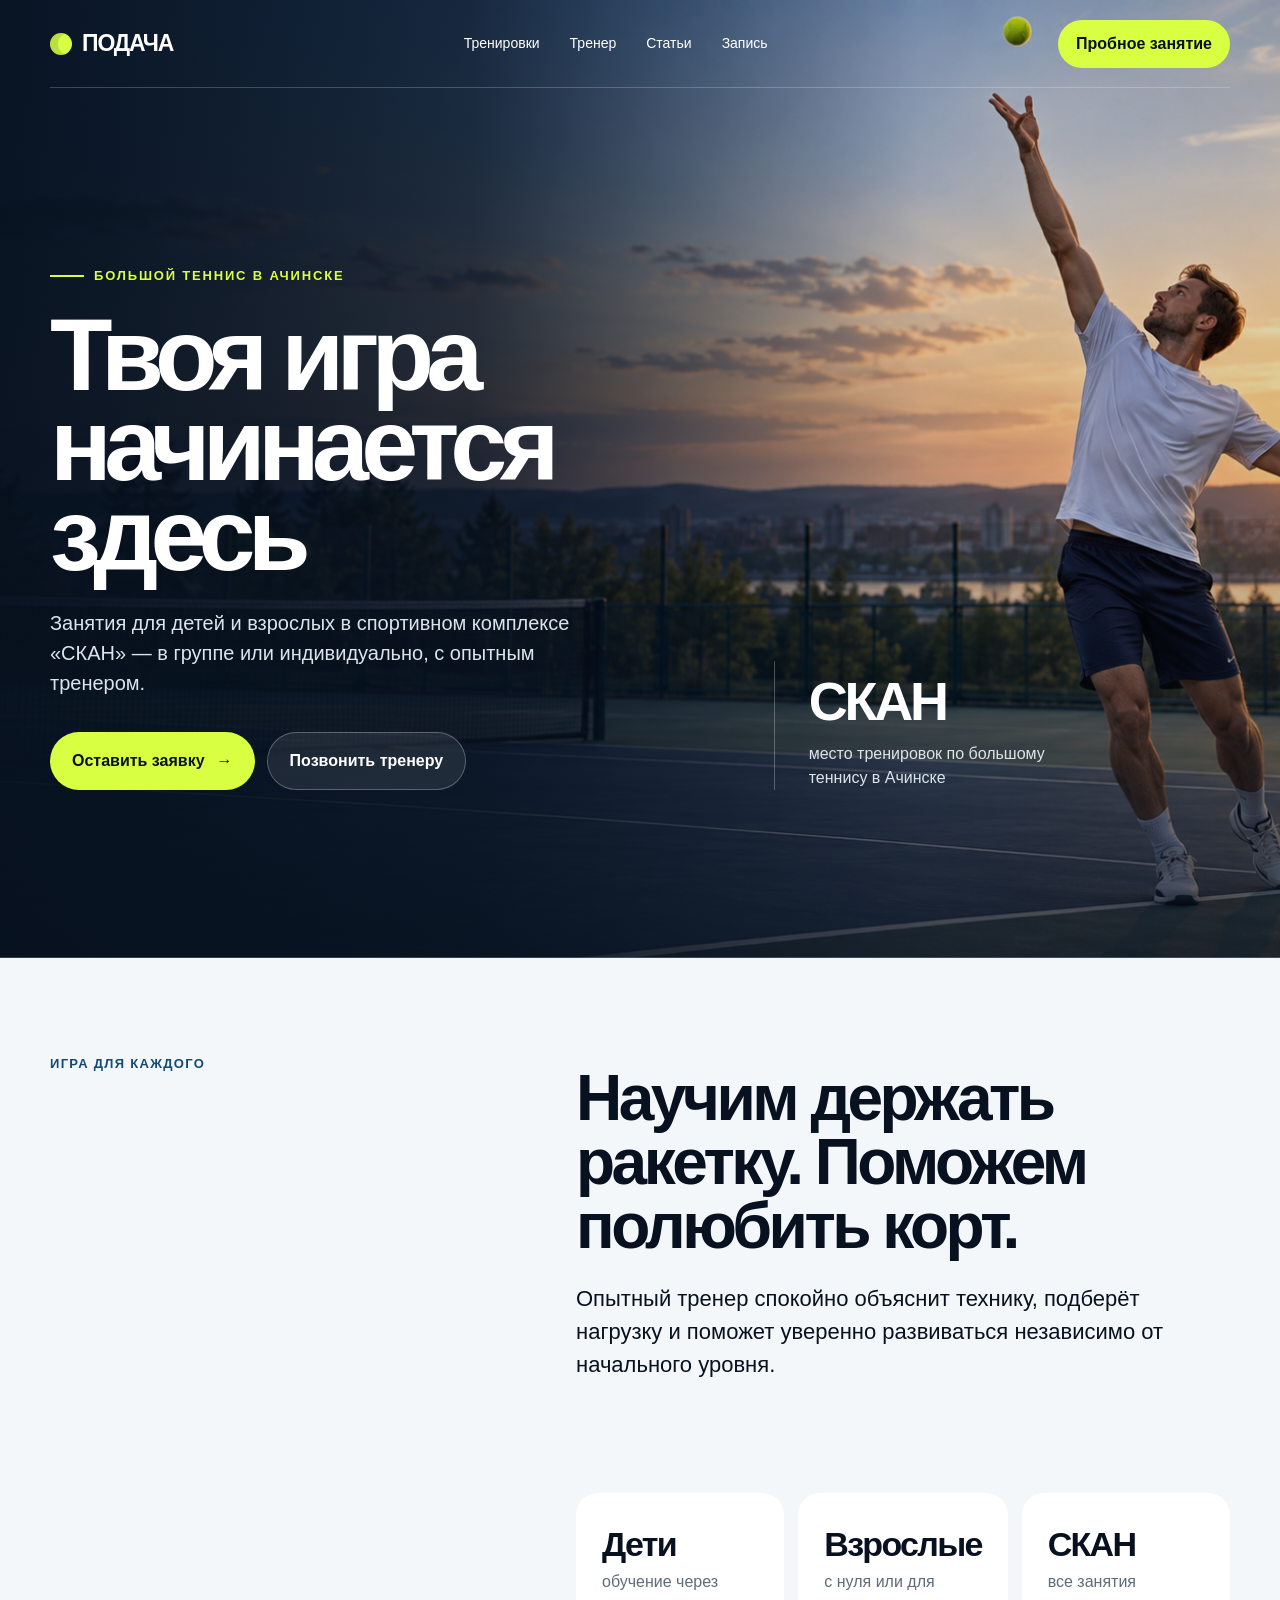
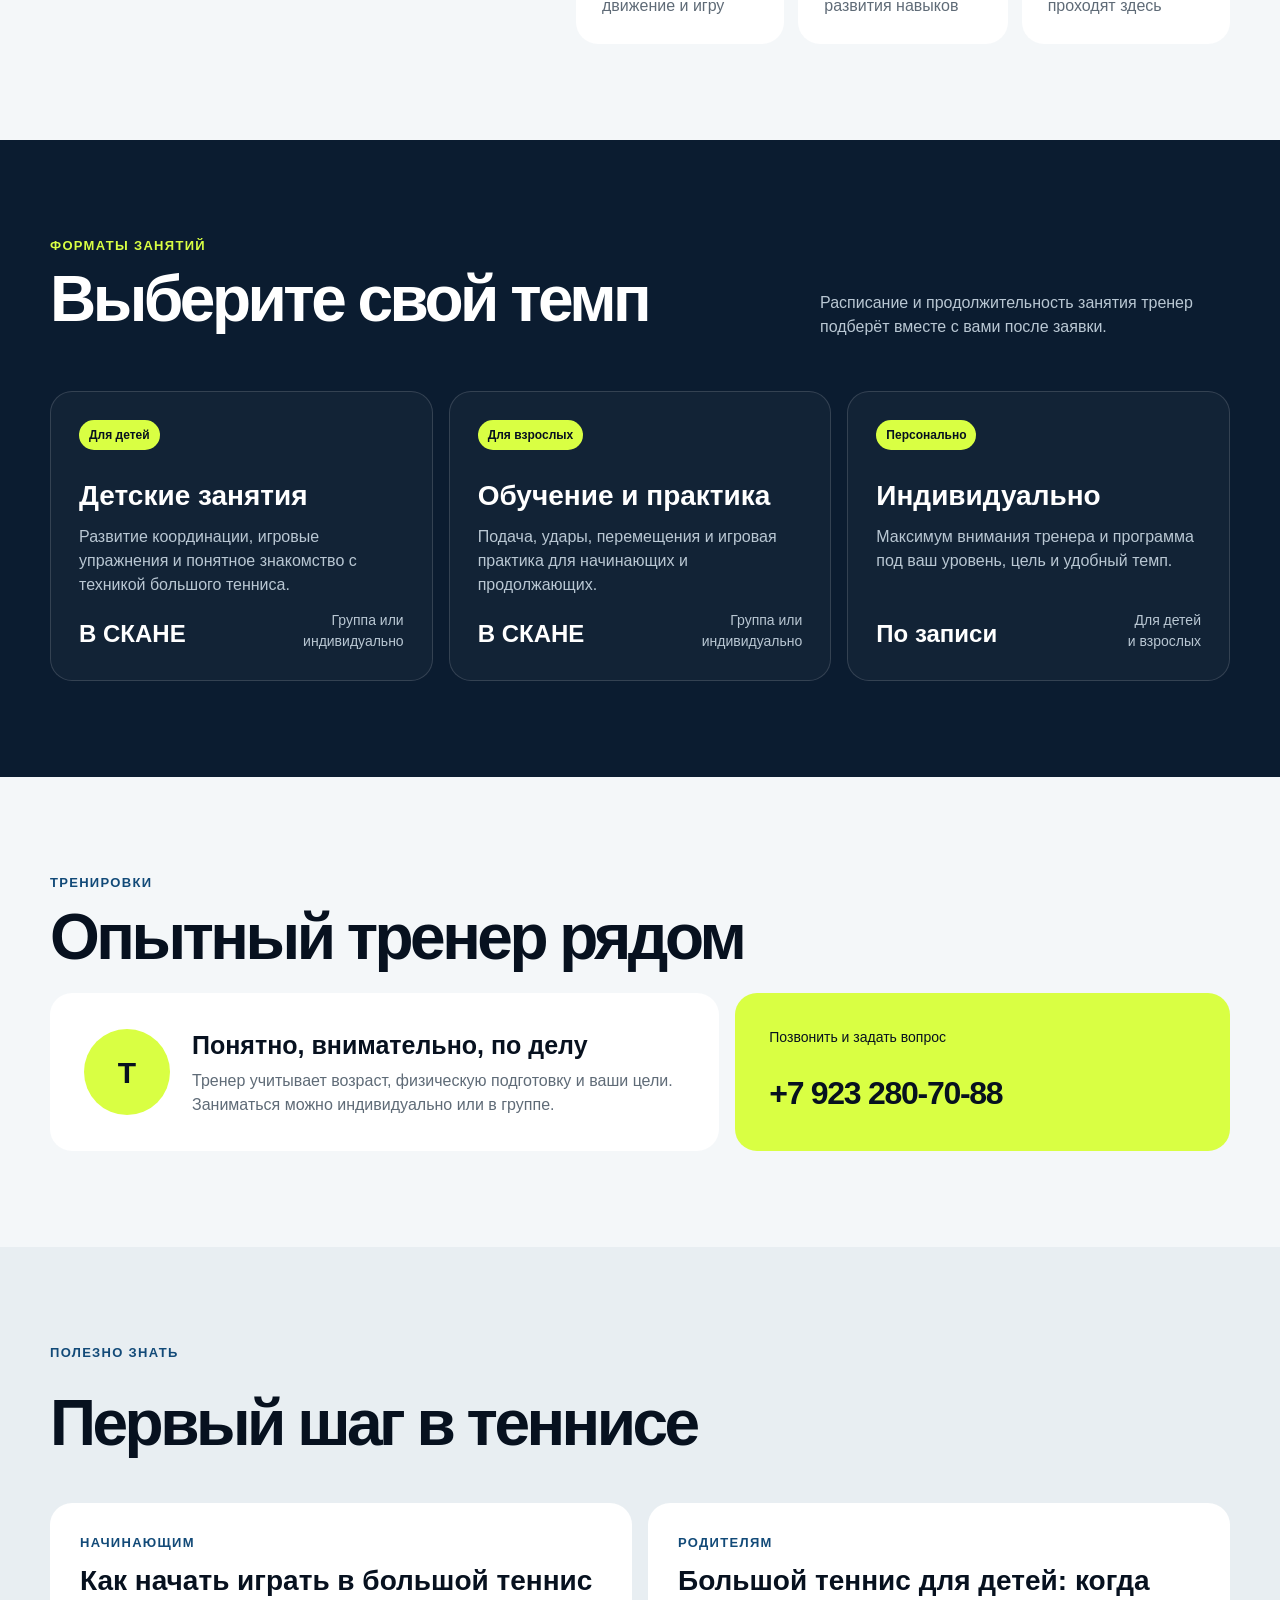
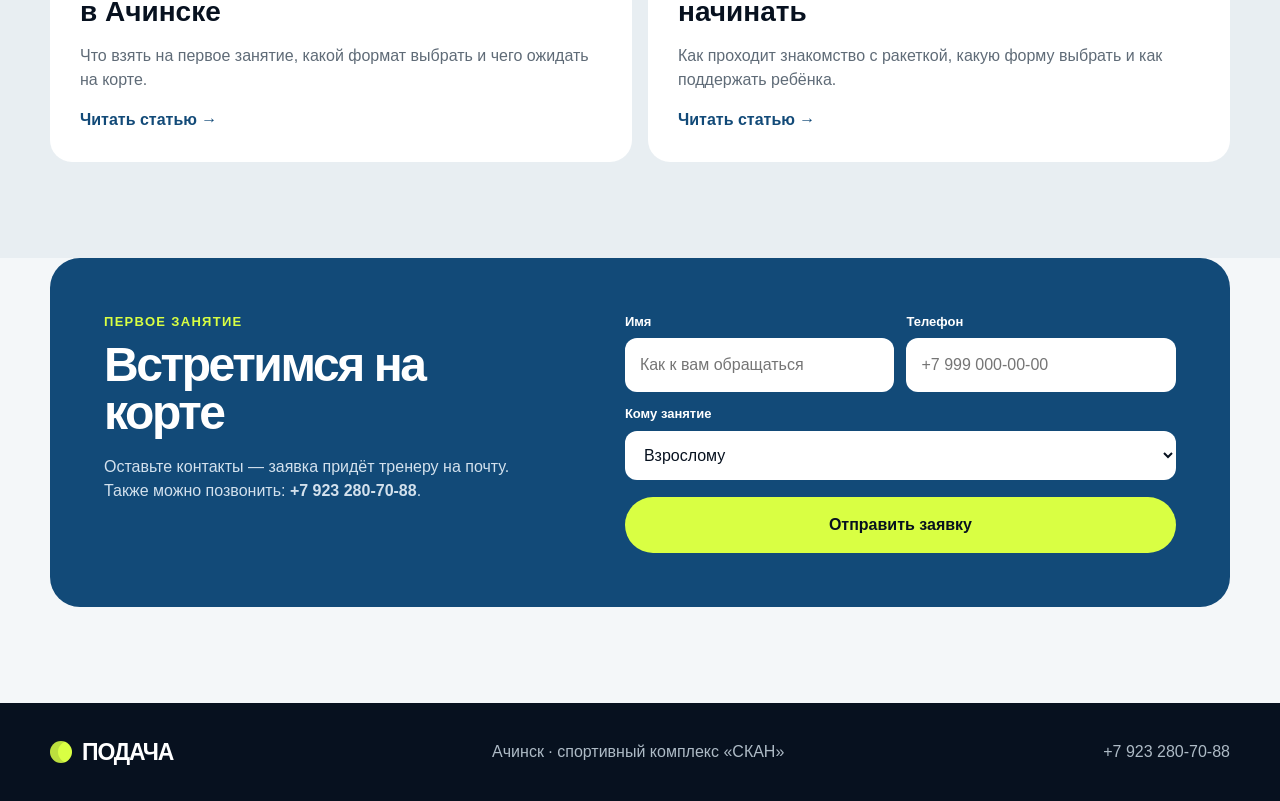
==== index.html @ b17e56c2 "Init" ====
<!doctype html>
<html lang="ru">
<head>
  <meta charset="utf-8">
  <meta name="viewport" content="width=device-width, initial-scale=1">
  <meta name="description" content="Большой теннис в Ачинске: тренировки для детей и взрослых, расписание и запись на первое занятие.">
  <title>Подача — теннис в Ачинске</title>
  <link rel="canonical" href="https://artyomzhuravlyov.github.io/">
  <meta name="robots" content="index,follow,max-image-preview:large">
  <meta property="og:type" content="website"><meta property="og:locale" content="ru_RU"><meta property="og:title" content="Большой теннис в Ачинске — занятия для детей и взрослых"><meta property="og:description" content="Групповые и индивидуальные занятия с опытным тренером в спортивном комплексе «СКАН». Оставьте заявку онлайн.">
  <link rel="icon" type="image/svg+xml" href="data:image/svg+xml,%3Csvg xmlns='http://www.w3.org/2000/svg' viewBox='0 0 64 64'%3E%3Crect width='64' height='64' rx='16' fill='%23091524'/%3E%3Ccircle cx='32' cy='32' r='19' fill='%23d9ff43'/%3E%3Cpath d='M17 23c10 4 18 14 20 26M47 15c-2 13 4 23 13 28' fill='none' stroke='%23091524' stroke-width='4'/%3E%3C/svg%3E">
  <script type="application/ld+json">{"@context":"https://schema.org","@type":"SportsActivityLocation","name":"Подача — большой теннис в Ачинске","url":"https://artyomzhuravlyov.github.io/","telephone":"+79232807088","address":{"@type":"PostalAddress","addressLocality":"Ачинск","addressRegion":"Красноярский край","addressCountry":"RU"},"areaServed":"Ачинск","sport":"Теннис"}</script>
  <style>
    :root{--ink:#07111f;--navy:#0b1c30;--blue:#124a78;--acid:#d9ff43;--paper:#f4f7f9;--white:#fff;--muted:#5f6b77;--line:#d9e0e5;--radius:22px}
    *{box-sizing:border-box}html{scroll-behavior:smooth}body{margin:0;background:var(--paper);color:var(--ink);font:16px/1.5 Inter,Arial,sans-serif}button,input,select{font:inherit}a{color:inherit;text-decoration:none}.wrap{width:min(1180px,calc(100% - 40px));margin:auto}
    header{position:absolute;z-index:3;left:0;right:0;top:0;color:#fff}.nav{height:88px;display:flex;align-items:center;justify-content:space-between;border-bottom:1px solid #ffffff35}.brand{font-weight:900;font-size:23px;letter-spacing:-.05em;display:flex;align-items:center;gap:10px}.ball{width:22px;height:22px;background:var(--acid);border-radius:50%;box-shadow:inset 8px 0 0 #07111f22}.links{display:flex;gap:30px;font-size:14px}.nav-cta{background:var(--acid);color:var(--ink);font-weight:800;padding:12px 18px;border-radius:999px}
    .hero{min-height:760px;color:#fff;display:grid;align-items:end;position:relative;background:linear-gradient(90deg,#07111ff2 0%,#07111fbf 37%,#07111f20 72%),linear-gradient(0deg,#07111fb5 0%,transparent 45%),url('hero-tennis.png') center/cover}.hero:after{content:"";position:absolute;inset:auto 0 0;height:1px;background:#ffffff30}.hero-inner{position:relative;z-index:1;padding:170px 0 72px;display:grid;grid-template-columns:1fr .72fr;gap:90px;align-items:end}.eyebrow{display:flex;align-items:center;gap:10px;text-transform:uppercase;letter-spacing:.14em;font-weight:800;font-size:13px;color:var(--acid)}.eyebrow:before{content:"";width:34px;height:2px;background:var(--acid)}h1{font-size:clamp(58px,8vw,108px);line-height:.88;letter-spacing:-.075em;margin:24px 0 28px;max-width:760px}.lead{font-size:20px;max-width:560px;color:#dce4eb;margin:0 0 34px}.actions{display:flex;gap:12px;flex-wrap:wrap}.btn{border:0;border-radius:999px;padding:16px 22px;font-weight:800;cursor:pointer;display:inline-flex;align-items:center;gap:12px}.btn-primary{background:var(--acid);color:var(--ink)}.btn-ghost{background:#ffffff16;border:1px solid #ffffff44;color:#fff}.hero-note{border-left:1px solid #ffffff45;padding-left:34px}.hero-note strong{font-size:54px;letter-spacing:-.06em}.hero-note p{margin:0;color:#dce4eb;max-width:280px}
    section{padding:96px 0}.intro{display:grid;grid-template-columns:.8fr 1.2fr;gap:90px}.kicker{color:var(--blue);font-weight:900;text-transform:uppercase;letter-spacing:.1em;font-size:13px}.intro h2,.schedule h2,.coaches h2{font-size:clamp(38px,5vw,64px);line-height:1;letter-spacing:-.055em;margin:12px 0 24px}.intro-copy{font-size:22px;max-width:650px;margin:0}.facts{grid-column:2;display:grid;grid-template-columns:repeat(3,1fr);gap:14px;margin-top:22px}.fact{background:#fff;border-radius:var(--radius);padding:26px}.fact b{display:block;font-size:34px;letter-spacing:-.05em}.fact span{color:var(--muted)}
    .schedule{background:var(--navy);color:#fff}.section-head{display:flex;justify-content:space-between;align-items:end;gap:30px;margin-bottom:36px}.section-head p{max-width:410px;color:#b9c7d3}.cards{display:grid;grid-template-columns:repeat(3,1fr);gap:16px}.card{min-height:290px;border:1px solid #ffffff24;border-radius:var(--radius);padding:28px;display:flex;flex-direction:column;background:#ffffff08;transition:.25s}.card:hover{transform:translateY(-5px);border-color:var(--acid)}.tag{align-self:flex-start;background:var(--acid);color:var(--ink);padding:6px 10px;border-radius:999px;font-weight:800;font-size:12px}.card h3{font-size:28px;margin:25px 0 8px}.card p{color:#b9c7d3;margin:0}.card footer{margin-top:auto;display:flex;justify-content:space-between;align-items:end}.price{font-size:24px;font-weight:900}.time{font-size:14px;color:#b9c7d3;text-align:right}
    .coaches-grid{display:grid;grid-template-columns:1.15fr .85fr;gap:16px}.coach{background:#fff;border-radius:var(--radius);padding:34px;display:grid;grid-template-columns:86px 1fr;gap:22px;align-items:center}.avatar{width:86px;height:86px;border-radius:50%;display:grid;place-items:center;background:var(--acid);font-size:30px;font-weight:900}.coach h3{margin:0;font-size:25px}.coach p{margin:5px 0 0;color:var(--muted)}.contact-card{background:var(--acid);border-radius:var(--radius);padding:34px;display:flex;flex-direction:column;justify-content:space-between}.contact-card a{font-size:clamp(23px,3vw,32px);font-weight:900;letter-spacing:-.04em}.contact-card span{font-size:14px}
    .signup{padding-top:0}.signup-box{background:var(--blue);color:#fff;border-radius:30px;padding:54px;display:grid;grid-template-columns:.9fr 1.1fr;gap:70px}.signup h2{font-size:48px;line-height:1;letter-spacing:-.05em;margin:10px 0 18px}.signup p{color:#d3e1ed}.form{display:grid;grid-template-columns:1fr 1fr;gap:12px}.field{display:flex;flex-direction:column;gap:7px}.field.full{grid-column:1/-1}.field label{font-size:13px;font-weight:800}.field input,.field select{width:100%;border:0;border-radius:12px;padding:15px;background:#fff;color:var(--ink)}.form .btn{grid-column:1/-1;justify-content:center;margin-top:5px}.bot-trap{position:absolute!important;left:-10000px!important;width:1px!important;height:1px!important;overflow:hidden!important}.success{display:none;grid-column:1/-1;background:#d9ff4322;border:1px solid var(--acid);border-radius:12px;padding:14px}.success.show{display:block}
    .articles{background:#e8eef2}.article-grid{display:grid;grid-template-columns:1fr 1fr;gap:16px}.article-teaser{background:#fff;border-radius:var(--radius);padding:30px}.article-teaser h3{font-size:28px;line-height:1.1;margin:14px 0}.article-teaser p{color:var(--muted)}.article-teaser a{font-weight:900;color:var(--blue)}.site-footer{padding:32px 0;background:var(--ink);color:#aebbc6}.footer-inner{display:flex;justify-content:space-between;gap:20px;align-items:center}.footer-inner .brand{color:#fff}.mobile-menu{display:none}
    @media(max-width:800px){.wrap{width:min(100% - 28px,1180px)}.links,.nav-cta{display:none}.mobile-menu{display:block;border:1px solid #ffffff50;background:none;color:#fff;border-radius:999px;padding:9px 13px}.hero{min-height:700px;background-position:62% center}.hero-inner{grid-template-columns:1fr;gap:40px;padding-top:140px}.hero-note{display:none}.intro{grid-template-columns:1fr;gap:24px}.facts{grid-column:1;grid-template-columns:1fr}.cards,.coaches-grid,.article-grid{grid-template-columns:1fr}.section-head{align-items:start;flex-direction:column}.signup-box{grid-template-columns:1fr;padding:32px 22px;gap:28px}.form{grid-template-columns:1fr}.field.full,.form .btn{grid-column:1}.footer-inner{align-items:start;flex-direction:column}section{padding:72px 0}}
  </style>
</head>
<body>
  <header><div class="wrap nav"><a class="brand" href="#top"><span class="ball"></span> ПОДАЧА</a><nav class="links"><a href="#programs">Тренировки</a><a href="#coaches">Тренер</a><a href="#articles">Статьи</a><a href="#signup">Запись</a></nav><a class="nav-cta" href="#signup">Пробное занятие</a><button class="mobile-menu" aria-label="Перейти к записи" onclick="location.href='#signup'">Записаться</button></div></header>
  <main id="top">
    <section class="hero"><div class="wrap hero-inner"><div><div class="eyebrow">Большой теннис в Ачинске</div><h1>Твоя игра начинается здесь</h1><p class="lead">Занятия для детей и взрослых в спортивном комплексе «СКАН» — в группе или индивидуально, с опытным тренером.</p><div class="actions"><a class="btn btn-primary" href="#signup">Оставить заявку <span>→</span></a><a class="btn btn-ghost" href="tel:+79232807088">Позвонить тренеру</a></div></div><aside class="hero-note"><strong>СКАН</strong><p>место тренировок по большому теннису в Ачинске</p></aside></div></section>
    <section><div class="wrap intro"><div><div class="kicker">Игра для каждого</div></div><div><h2>Научим держать ракетку. Поможем полюбить корт.</h2><p class="intro-copy">Опытный тренер спокойно объяснит технику, подберёт нагрузку и поможет уверенно развиваться независимо от начального уровня.</p></div><div class="facts"><div class="fact"><b>Дети</b><span>обучение через движение и игру</span></div><div class="fact"><b>Взрослые</b><span>с нуля или для развития навыков</span></div><div class="fact"><b>СКАН</b><span>все занятия проходят здесь</span></div></div></div></section>
    <section class="schedule" id="programs"><div class="wrap"><div class="section-head"><div><div class="kicker" style="color:var(--acid)">Форматы занятий</div><h2>Выберите свой темп</h2></div><p>Расписание и продолжительность занятия тренер подберёт вместе с вами после заявки.</p></div><div class="cards"><article class="card"><span class="tag">Для детей</span><h3>Детские занятия</h3><p>Развитие координации, игровые упражнения и понятное знакомство с техникой большого тенниса.</p><footer><span class="price">В СКАНЕ</span><span class="time">Группа или<br>индивидуально</span></footer></article><article class="card"><span class="tag">Для взрослых</span><h3>Обучение и практика</h3><p>Подача, удары, перемещения и игровая практика для начинающих и продолжающих.</p><footer><span class="price">В СКАНЕ</span><span class="time">Группа или<br>индивидуально</span></footer></article><article class="card"><span class="tag">Персонально</span><h3>Индивидуально</h3><p>Максимум внимания тренера и программа под ваш уровень, цель и удобный темп.</p><footer><span class="price">По записи</span><span class="time">Для детей<br>и взрослых</span></footer></article></div></div></section>
    <section class="coaches" id="coaches"><div class="wrap"><div class="kicker">Тренировки</div><h2>Опытный тренер рядом</h2><div class="coaches-grid"><article class="coach"><div class="avatar">Т</div><div><h3>Понятно, внимательно, по делу</h3><p>Тренер учитывает возраст, физическую подготовку и ваши цели. Заниматься можно индивидуально или в группе.</p></div></article><aside class="contact-card"><span>Позвонить и задать вопрос</span><a href="tel:+79232807088">+7 923 280-70-88</a></aside></div></div></section>
    <section class="articles" id="articles"><div class="wrap"><div class="kicker">Полезно знать</div><h2 style="font-size:clamp(38px,5vw,64px);letter-spacing:-.055em;margin:12px 0 32px">Первый шаг в теннисе</h2><div class="article-grid"><article class="article-teaser"><div class="kicker">Начинающим</div><h3>Как начать играть в большой теннис в Ачинске</h3><p>Что взять на первое занятие, какой формат выбрать и чего ожидать на корте.</p><a href="/articles/kak-nachat-igrat-v-tennis-v-achinske/">Читать статью →</a></article><article class="article-teaser"><div class="kicker">Родителям</div><h3>Большой теннис для детей: когда начинать</h3><p>Как проходит знакомство с ракеткой, какую форму выбрать и как поддержать ребёнка.</p><a href="/articles/tennis-dlya-detey/">Читать статью →</a></article></div></div></section>
    <section class="signup" id="signup"><div class="wrap"><div class="signup-box"><div><div class="kicker" style="color:var(--acid)">Первое занятие</div><h2>Встретимся на корте</h2><p>Оставьте контакты — заявка придёт тренеру на почту. Также можно позвонить: <a href="tel:+79232807088"><strong>+7 923 280-70-88</strong></a>.</p></div><form class="form" id="trialForm" action="https://formsubmit.co/artyom.zhuravlyov.spbk@mail.ru" method="POST"><input type="hidden" name="_subject" value="Новая заявка на теннис в Ачинске"><input type="hidden" name="_captcha" value="true"><input type="hidden" name="_template" value="table"><div class="bot-trap" aria-hidden="true"><label for="website">Не заполняйте это поле</label><input id="website" name="website" tabindex="-1" autocomplete="off"></div><div class="field"><label for="name">Имя</label><input id="name" name="Имя" required placeholder="Как к вам обращаться"></div><div class="field"><label for="phone">Телефон</label><input id="phone" name="Телефон" required inputmode="tel" placeholder="+7 999 000-00-00"></div><div class="field full"><label for="group">Кому занятие</label><select id="group" name="Формат"><option>Взрослому</option><option>Ребёнку</option><option>Подростку</option></select></div><button class="btn btn-primary" type="submit">Отправить заявку</button><div class="success" id="success" role="status">Подтвердите, что вы не робот, чтобы отправить заявку.</div></form></div></div></section>
  </main>
  <footer class="site-footer"><div class="wrap footer-inner"><div class="brand"><span class="ball"></span> ПОДАЧА</div><div>Ачинск · спортивный комплекс «СКАН»</div><a href="tel:+79232807088">+7 923 280-70-88</a></div></footer>
  <script>const formOpened=Date.now();document.getElementById('trialForm').addEventListener('submit',function(e){if(this.website.value||Date.now()-formOpened<2500){e.preventDefault();return}document.getElementById('success').classList.add('show');this.querySelector('button').textContent='Проверка…';});</script>
</body>
</html>
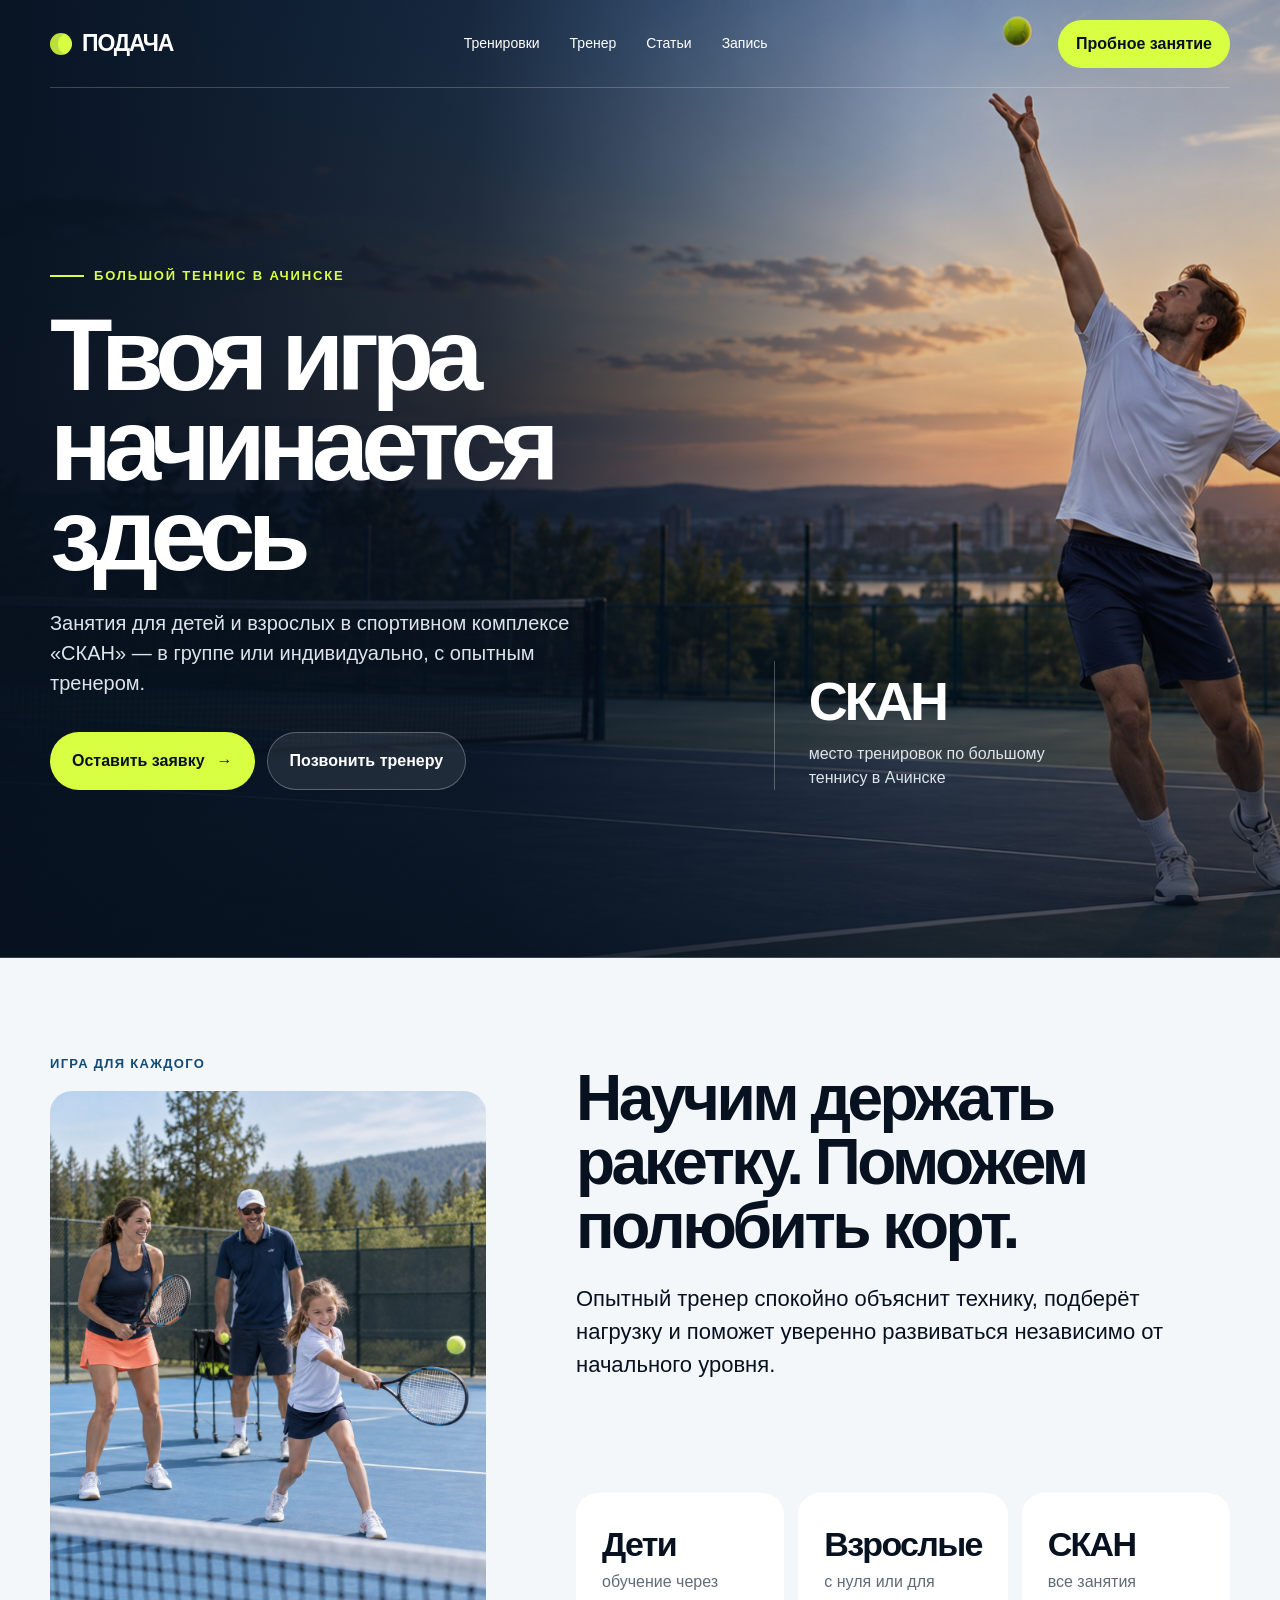
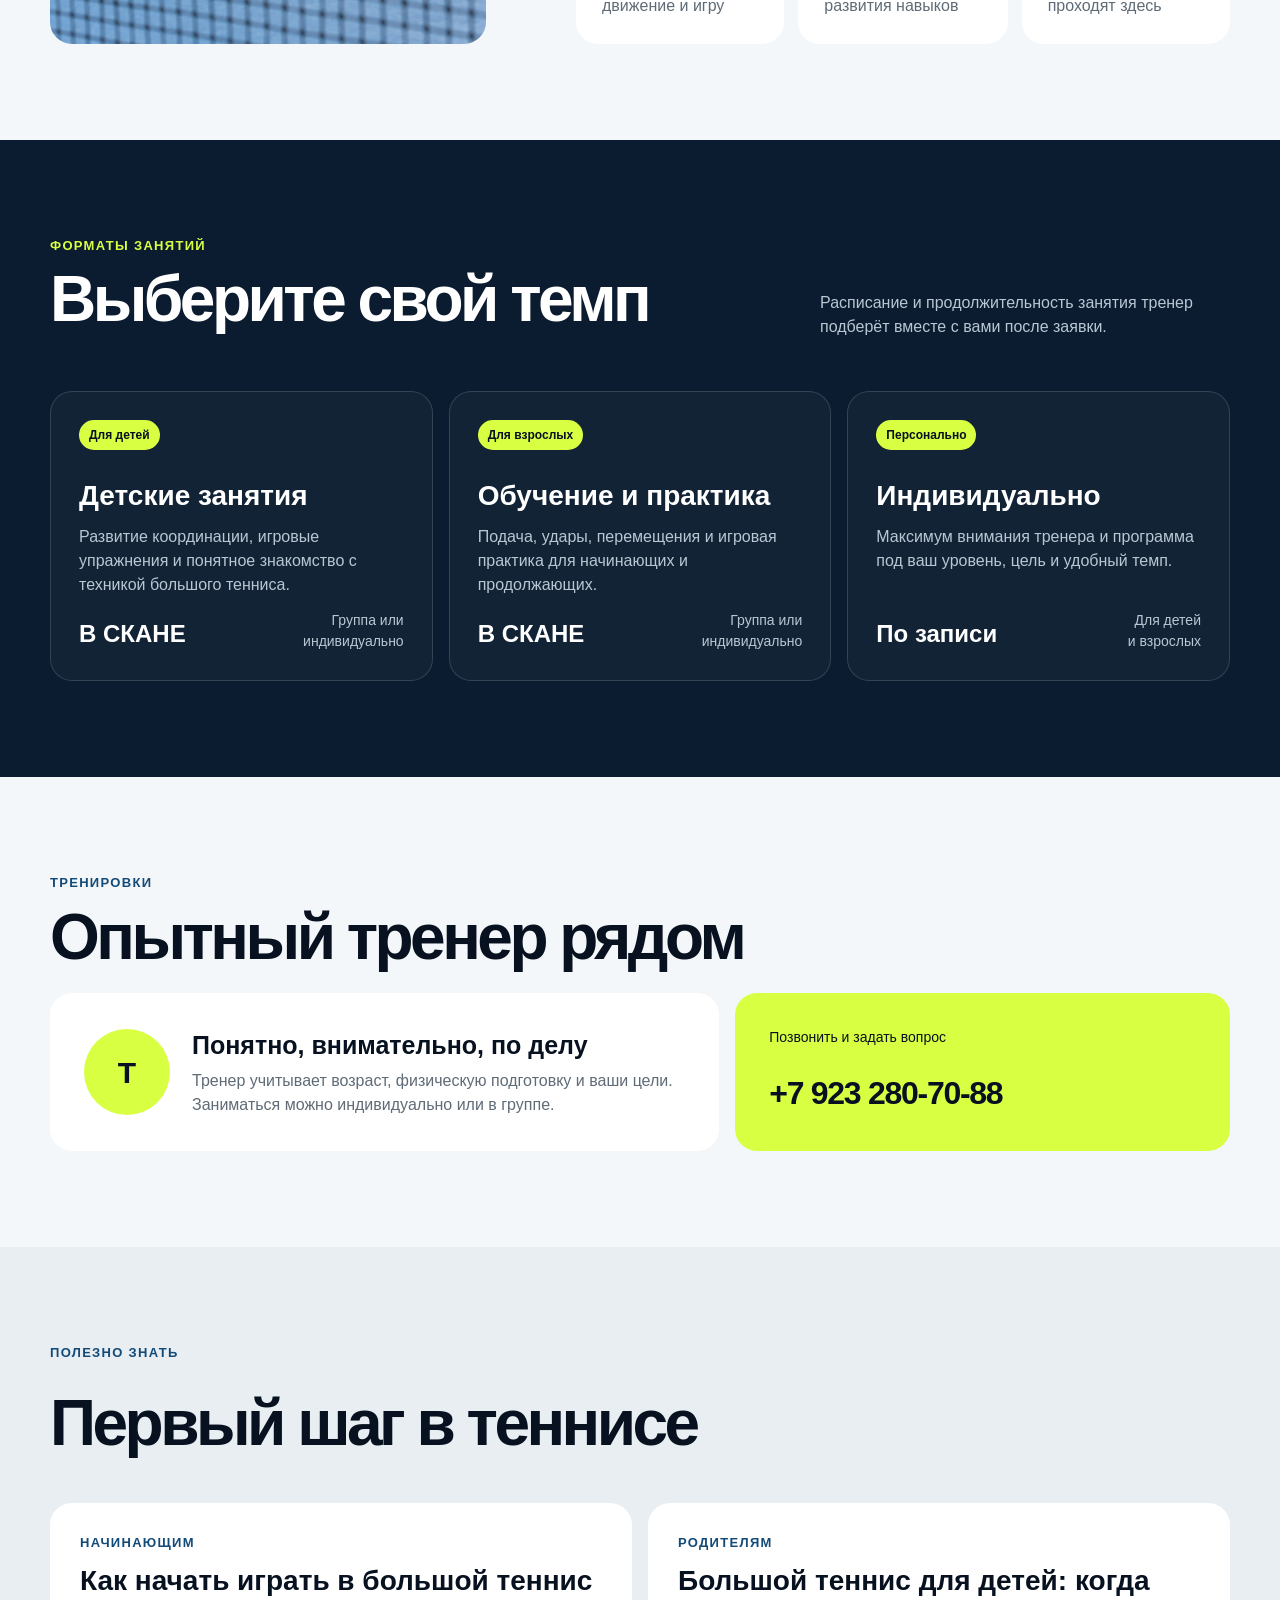
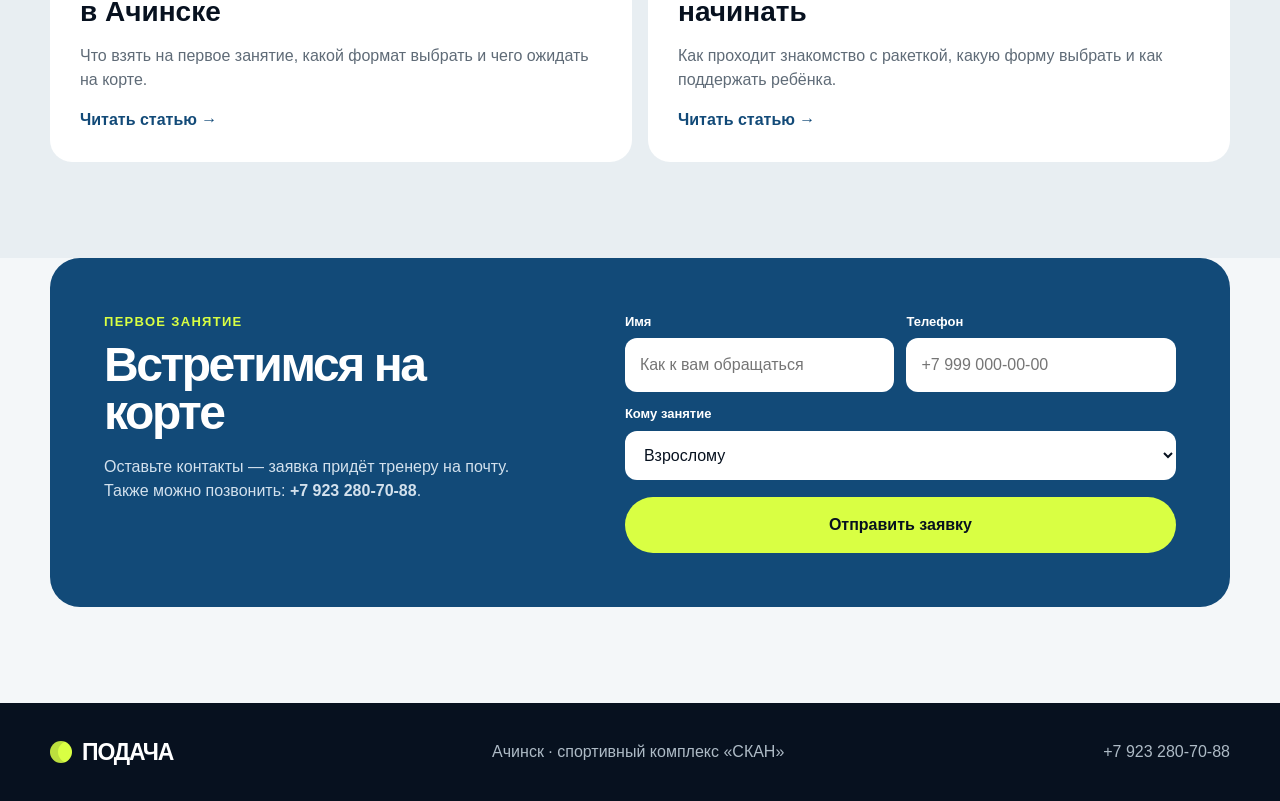
==== commit 0803813a: "Add picture" ====
--- a/index.html
+++ b/index.html
@@ -21,17 +21,19 @@
     .signup{padding-top:0}.signup-box{background:var(--blue);color:#fff;border-radius:30px;padding:54px;display:grid;grid-template-columns:.9fr 1.1fr;gap:70px}.signup h2{font-size:48px;line-height:1;letter-spacing:-.05em;margin:10px 0 18px}.signup p{color:#d3e1ed}.form{display:grid;grid-template-columns:1fr 1fr;gap:12px}.field{display:flex;flex-direction:column;gap:7px}.field.full{grid-column:1/-1}.field label{font-size:13px;font-weight:800}.field input,.field select{width:100%;border:0;border-radius:12px;padding:15px;background:#fff;color:var(--ink)}.form .btn{grid-column:1/-1;justify-content:center;margin-top:5px}.bot-trap{position:absolute!important;left:-10000px!important;width:1px!important;height:1px!important;overflow:hidden!important}.success{display:none;grid-column:1/-1;background:#d9ff4322;border:1px solid var(--acid);border-radius:12px;padding:14px}.success.show{display:block}
     .articles{background:#e8eef2}.article-grid{display:grid;grid-template-columns:1fr 1fr;gap:16px}.article-teaser{background:#fff;border-radius:var(--radius);padding:30px}.article-teaser h3{font-size:28px;line-height:1.1;margin:14px 0}.article-teaser p{color:var(--muted)}.article-teaser a{font-weight:900;color:var(--blue)}.site-footer{padding:32px 0;background:var(--ink);color:#aebbc6}.footer-inner{display:flex;justify-content:space-between;gap:20px;align-items:center}.footer-inner .brand{color:#fff}.mobile-menu{display:none}
     @media(max-width:800px){.wrap{width:min(100% - 28px,1180px)}.links,.nav-cta{display:none}.mobile-menu{display:block;border:1px solid #ffffff50;background:none;color:#fff;border-radius:999px;padding:9px 13px}.hero{min-height:700px;background-position:62% center}.hero-inner{grid-template-columns:1fr;gap:40px;padding-top:140px}.hero-note{display:none}.intro{grid-template-columns:1fr;gap:24px}.facts{grid-column:1;grid-template-columns:1fr}.cards,.coaches-grid,.article-grid{grid-template-columns:1fr}.section-head{align-items:start;flex-direction:column}.signup-box{grid-template-columns:1fr;padding:32px 22px;gap:28px}.form{grid-template-columns:1fr}.field.full,.form .btn{grid-column:1}.footer-inner{align-items:start;flex-direction:column}section{padding:72px 0}}
+    .intro-visual{grid-row:1/3;display:flex;flex-direction:column;gap:18px}.intro-visual img{display:block;width:100%;height:100%;min-height:430px;max-height:610px;object-fit:cover;border-radius:var(--radius)}
+    @media(max-width:800px){.intro-visual{grid-row:auto}.intro-visual img{min-height:360px;max-height:520px}}
   </style>
 </head>
 <body>
   <header><div class="wrap nav"><a class="brand" href="#top"><span class="ball"></span> ПОДАЧА</a><nav class="links"><a href="#programs">Тренировки</a><a href="#coaches">Тренер</a><a href="#articles">Статьи</a><a href="#signup">Запись</a></nav><a class="nav-cta" href="#signup">Пробное занятие</a><button class="mobile-menu" aria-label="Перейти к записи" onclick="location.href='#signup'">Записаться</button></div></header>
   <main id="top">
     <section class="hero"><div class="wrap hero-inner"><div><div class="eyebrow">Большой теннис в Ачинске</div><h1>Твоя игра начинается здесь</h1><p class="lead">Занятия для детей и взрослых в спортивном комплексе «СКАН» — в группе или индивидуально, с опытным тренером.</p><div class="actions"><a class="btn btn-primary" href="#signup">Оставить заявку <span>→</span></a><a class="btn btn-ghost" href="tel:+79232807088">Позвонить тренеру</a></div></div><aside class="hero-note"><strong>СКАН</strong><p>место тренировок по большому теннису в Ачинске</p></aside></div></section>
-    <section><div class="wrap intro"><div><div class="kicker">Игра для каждого</div></div><div><h2>Научим держать ракетку. Поможем полюбить корт.</h2><p class="intro-copy">Опытный тренер спокойно объяснит технику, подберёт нагрузку и поможет уверенно развиваться независимо от начального уровня.</p></div><div class="facts"><div class="fact"><b>Дети</b><span>обучение через движение и игру</span></div><div class="fact"><b>Взрослые</b><span>с нуля или для развития навыков</span></div><div class="fact"><b>СКАН</b><span>все занятия проходят здесь</span></div></div></div></section>
+    <section><div class="wrap intro"><div class="intro-visual"><div class="kicker">Игра для каждого</div><img src="images/tennis-for-everyone.png" width="1122" height="1402" alt="Дети и взрослые занимаются теннисом вместе с тренером" loading="eager"></div><div><h2>Научим держать ракетку. Поможем полюбить корт.</h2><p class="intro-copy">Опытный тренер спокойно объяснит технику, подберёт нагрузку и поможет уверенно развиваться независимо от начального уровня.</p></div><div class="facts"><div class="fact"><b>Дети</b><span>обучение через движение и игру</span></div><div class="fact"><b>Взрослые</b><span>с нуля или для развития навыков</span></div><div class="fact"><b>СКАН</b><span>все занятия проходят здесь</span></div></div></div></section>
     <section class="schedule" id="programs"><div class="wrap"><div class="section-head"><div><div class="kicker" style="color:var(--acid)">Форматы занятий</div><h2>Выберите свой темп</h2></div><p>Расписание и продолжительность занятия тренер подберёт вместе с вами после заявки.</p></div><div class="cards"><article class="card"><span class="tag">Для детей</span><h3>Детские занятия</h3><p>Развитие координации, игровые упражнения и понятное знакомство с техникой большого тенниса.</p><footer><span class="price">В СКАНЕ</span><span class="time">Группа или<br>индивидуально</span></footer></article><article class="card"><span class="tag">Для взрослых</span><h3>Обучение и практика</h3><p>Подача, удары, перемещения и игровая практика для начинающих и продолжающих.</p><footer><span class="price">В СКАНЕ</span><span class="time">Группа или<br>индивидуально</span></footer></article><article class="card"><span class="tag">Персонально</span><h3>Индивидуально</h3><p>Максимум внимания тренера и программа под ваш уровень, цель и удобный темп.</p><footer><span class="price">По записи</span><span class="time">Для детей<br>и взрослых</span></footer></article></div></div></section>
     <section class="coaches" id="coaches"><div class="wrap"><div class="kicker">Тренировки</div><h2>Опытный тренер рядом</h2><div class="coaches-grid"><article class="coach"><div class="avatar">Т</div><div><h3>Понятно, внимательно, по делу</h3><p>Тренер учитывает возраст, физическую подготовку и ваши цели. Заниматься можно индивидуально или в группе.</p></div></article><aside class="contact-card"><span>Позвонить и задать вопрос</span><a href="tel:+79232807088">+7 923 280-70-88</a></aside></div></div></section>
     <section class="articles" id="articles"><div class="wrap"><div class="kicker">Полезно знать</div><h2 style="font-size:clamp(38px,5vw,64px);letter-spacing:-.055em;margin:12px 0 32px">Первый шаг в теннисе</h2><div class="article-grid"><article class="article-teaser"><div class="kicker">Начинающим</div><h3>Как начать играть в большой теннис в Ачинске</h3><p>Что взять на первое занятие, какой формат выбрать и чего ожидать на корте.</p><a href="/articles/kak-nachat-igrat-v-tennis-v-achinske/">Читать статью →</a></article><article class="article-teaser"><div class="kicker">Родителям</div><h3>Большой теннис для детей: когда начинать</h3><p>Как проходит знакомство с ракеткой, какую форму выбрать и как поддержать ребёнка.</p><a href="/articles/tennis-dlya-detey/">Читать статью →</a></article></div></div></section>
-    <section class="signup" id="signup"><div class="wrap"><div class="signup-box"><div><div class="kicker" style="color:var(--acid)">Первое занятие</div><h2>Встретимся на корте</h2><p>Оставьте контакты — заявка придёт тренеру на почту. Также можно позвонить: <a href="tel:+79232807088"><strong>+7 923 280-70-88</strong></a>.</p></div><form class="form" id="trialForm" action="https://formsubmit.co/artyom.zhuravlyov.spbk@mail.ru" method="POST"><input type="hidden" name="_subject" value="Новая заявка на теннис в Ачинске"><input type="hidden" name="_captcha" value="true"><input type="hidden" name="_template" value="table"><div class="bot-trap" aria-hidden="true"><label for="website">Не заполняйте это поле</label><input id="website" name="website" tabindex="-1" autocomplete="off"></div><div class="field"><label for="name">Имя</label><input id="name" name="Имя" required placeholder="Как к вам обращаться"></div><div class="field"><label for="phone">Телефон</label><input id="phone" name="Телефон" required inputmode="tel" placeholder="+7 999 000-00-00"></div><div class="field full"><label for="group">Кому занятие</label><select id="group" name="Формат"><option>Взрослому</option><option>Ребёнку</option><option>Подростку</option></select></div><button class="btn btn-primary" type="submit">Отправить заявку</button><div class="success" id="success" role="status">Подтвердите, что вы не робот, чтобы отправить заявку.</div></form></div></div></section>
+    <section class="signup" id="signup"><div class="wrap"><div class="signup-box"><div><div class="kicker" style="color:var(--acid)">Первое занятие</div><h2>Встретимся на корте</h2><p>Оставьте контакты — заявка придёт тренеру на почту. Также можно позвонить: <a href="tel:+79232807088"><strong>+7 923 280-70-88</strong></a>.</p></div><form class="form" id="trialForm" action="https://formsubmit.co/artyom.zhuravlyov.spbk@mail.ru" method="POST"><input type="hidden" name="_subject" value="Новая заявка на теннис в Ачинске"><input type="hidden" name="_next" value="https://artyomzhuravlyov.github.io/thanks/"><input type="hidden" name="_captcha" value="false"><input type="hidden" name="_template" value="table"><div class="bot-trap" aria-hidden="true"><label for="website">Не заполняйте это поле</label><input id="website" name="website" tabindex="-1" autocomplete="off"></div><div class="field"><label for="name">Имя</label><input id="name" name="Имя" required placeholder="Как к вам обращаться"></div><div class="field"><label for="phone">Телефон</label><input id="phone" name="Телефон" required inputmode="tel" placeholder="+7 999 000-00-00"></div><div class="field full"><label for="group">Кому занятие</label><select id="group" name="Формат"><option>Взрослому</option><option>Ребёнку</option><option>Подростку</option></select></div><button class="btn btn-primary" type="submit">Отправить заявку</button><div class="success" id="success" role="status">Спасибо! Заявка отправляется тренеру.</div></form></div></div></section>
   </main>
   <footer class="site-footer"><div class="wrap footer-inner"><div class="brand"><span class="ball"></span> ПОДАЧА</div><div>Ачинск · спортивный комплекс «СКАН»</div><a href="tel:+79232807088">+7 923 280-70-88</a></div></footer>
   <script>const formOpened=Date.now();document.getElementById('trialForm').addEventListener('submit',function(e){if(this.website.value||Date.now()-formOpened<2500){e.preventDefault();return}document.getElementById('success').classList.add('show');this.querySelector('button').textContent='Проверка…';});</script>
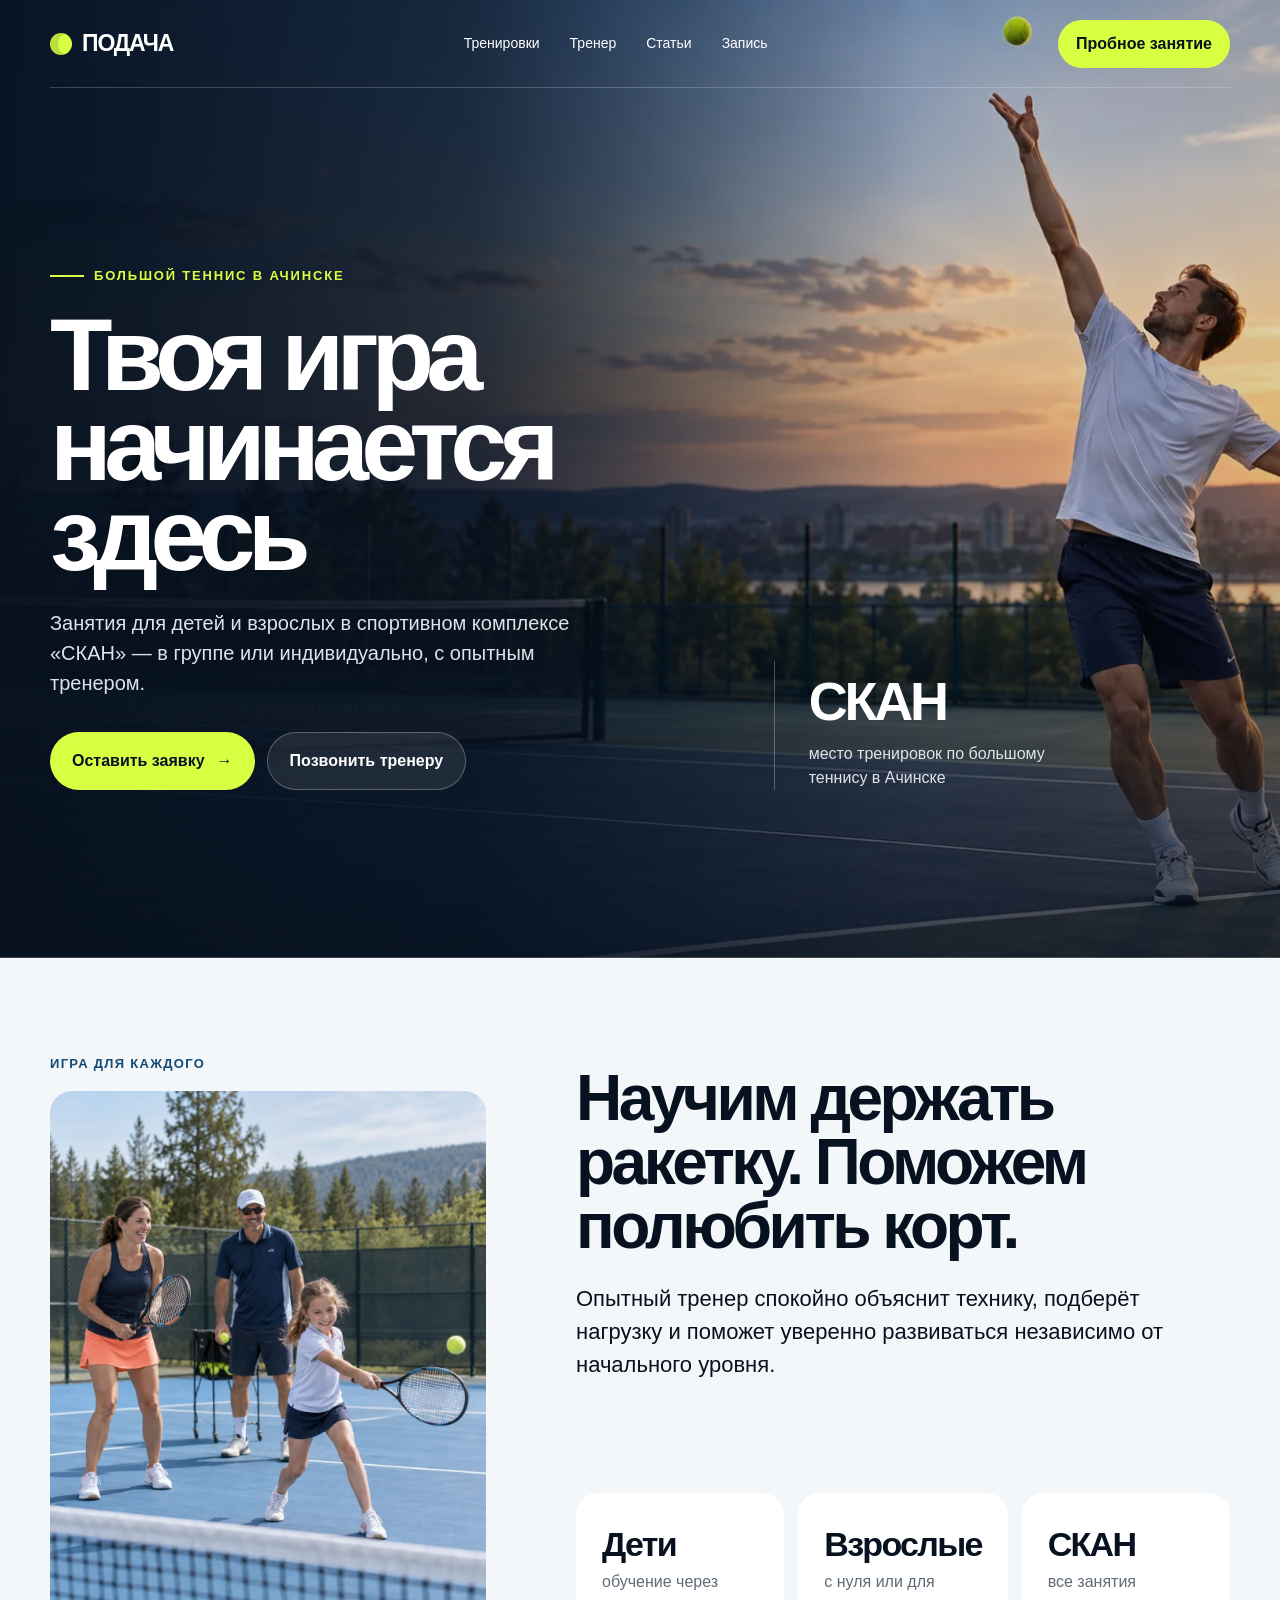
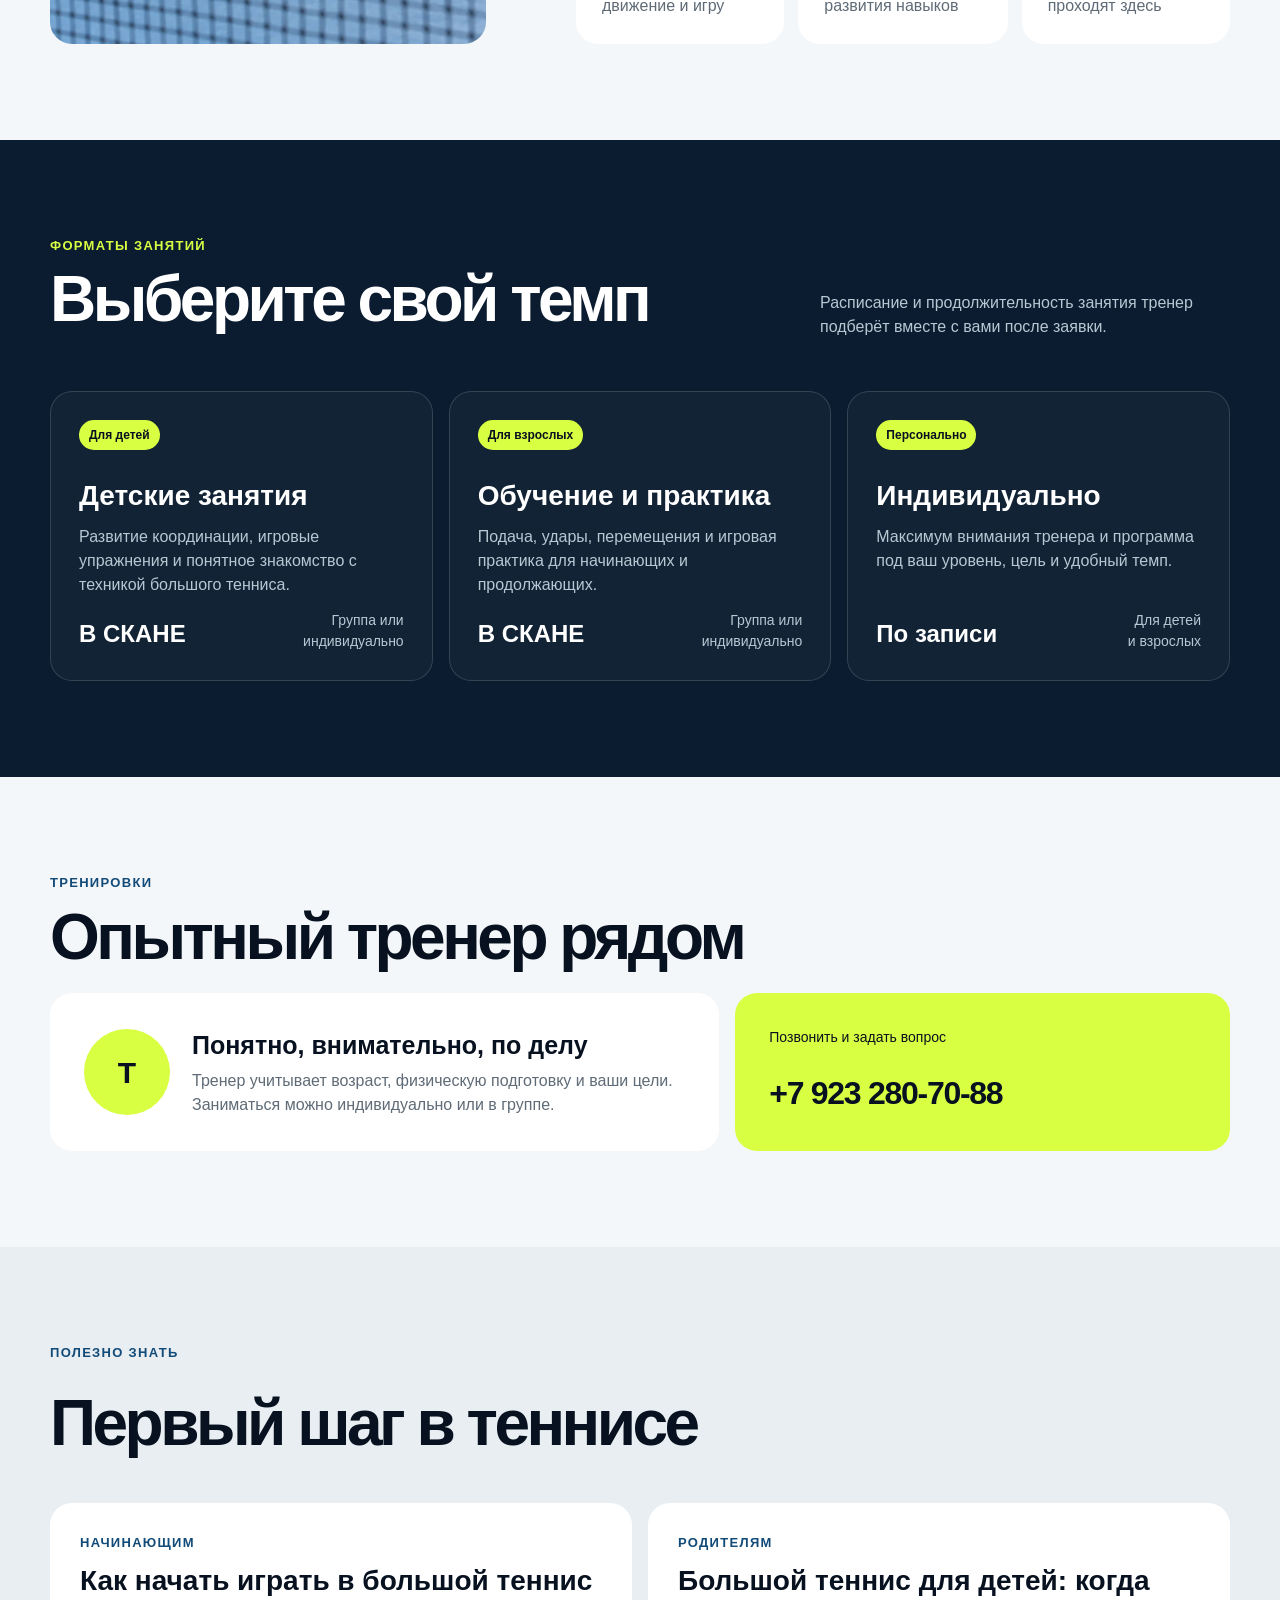
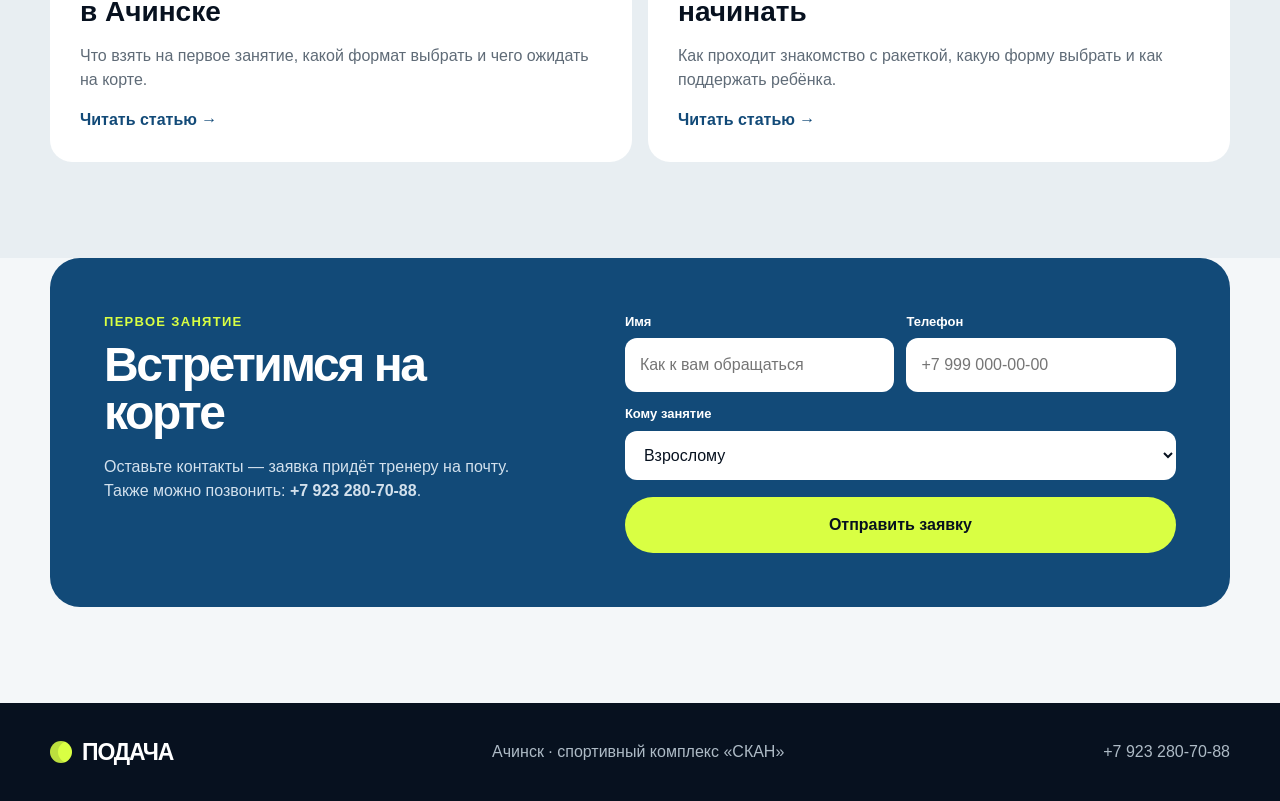
==== commit 8ee3c6c6: "сжал файлы" ====
--- a/index.html
+++ b/index.html
@@ -8,13 +8,13 @@
   <link rel="canonical" href="https://artyomzhuravlyov.github.io/">
   <meta name="robots" content="index,follow,max-image-preview:large">
   <meta property="og:type" content="website"><meta property="og:locale" content="ru_RU"><meta property="og:title" content="Большой теннис в Ачинске — занятия для детей и взрослых"><meta property="og:description" content="Групповые и индивидуальные занятия с опытным тренером в спортивном комплексе «СКАН». Оставьте заявку онлайн.">
-  <link rel="icon" type="image/svg+xml" href="data:image/svg+xml,%3Csvg xmlns='http://www.w3.org/2000/svg' viewBox='0 0 64 64'%3E%3Crect width='64' height='64' rx='16' fill='%23091524'/%3E%3Ccircle cx='32' cy='32' r='19' fill='%23d9ff43'/%3E%3Cpath d='M17 23c10 4 18 14 20 26M47 15c-2 13 4 23 13 28' fill='none' stroke='%23091524' stroke-width='4'/%3E%3C/svg%3E">
+  <link rel="icon" type="image/png" sizes="120x120" href="/favicon.png">
   <script type="application/ld+json">{"@context":"https://schema.org","@type":"SportsActivityLocation","name":"Подача — большой теннис в Ачинске","url":"https://artyomzhuravlyov.github.io/","telephone":"+79232807088","address":{"@type":"PostalAddress","addressLocality":"Ачинск","addressRegion":"Красноярский край","addressCountry":"RU"},"areaServed":"Ачинск","sport":"Теннис"}</script>
   <style>
     :root{--ink:#07111f;--navy:#0b1c30;--blue:#124a78;--acid:#d9ff43;--paper:#f4f7f9;--white:#fff;--muted:#5f6b77;--line:#d9e0e5;--radius:22px}
     *{box-sizing:border-box}html{scroll-behavior:smooth}body{margin:0;background:var(--paper);color:var(--ink);font:16px/1.5 Inter,Arial,sans-serif}button,input,select{font:inherit}a{color:inherit;text-decoration:none}.wrap{width:min(1180px,calc(100% - 40px));margin:auto}
     header{position:absolute;z-index:3;left:0;right:0;top:0;color:#fff}.nav{height:88px;display:flex;align-items:center;justify-content:space-between;border-bottom:1px solid #ffffff35}.brand{font-weight:900;font-size:23px;letter-spacing:-.05em;display:flex;align-items:center;gap:10px}.ball{width:22px;height:22px;background:var(--acid);border-radius:50%;box-shadow:inset 8px 0 0 #07111f22}.links{display:flex;gap:30px;font-size:14px}.nav-cta{background:var(--acid);color:var(--ink);font-weight:800;padding:12px 18px;border-radius:999px}
-    .hero{min-height:760px;color:#fff;display:grid;align-items:end;position:relative;background:linear-gradient(90deg,#07111ff2 0%,#07111fbf 37%,#07111f20 72%),linear-gradient(0deg,#07111fb5 0%,transparent 45%),url('hero-tennis.png') center/cover}.hero:after{content:"";position:absolute;inset:auto 0 0;height:1px;background:#ffffff30}.hero-inner{position:relative;z-index:1;padding:170px 0 72px;display:grid;grid-template-columns:1fr .72fr;gap:90px;align-items:end}.eyebrow{display:flex;align-items:center;gap:10px;text-transform:uppercase;letter-spacing:.14em;font-weight:800;font-size:13px;color:var(--acid)}.eyebrow:before{content:"";width:34px;height:2px;background:var(--acid)}h1{font-size:clamp(58px,8vw,108px);line-height:.88;letter-spacing:-.075em;margin:24px 0 28px;max-width:760px}.lead{font-size:20px;max-width:560px;color:#dce4eb;margin:0 0 34px}.actions{display:flex;gap:12px;flex-wrap:wrap}.btn{border:0;border-radius:999px;padding:16px 22px;font-weight:800;cursor:pointer;display:inline-flex;align-items:center;gap:12px}.btn-primary{background:var(--acid);color:var(--ink)}.btn-ghost{background:#ffffff16;border:1px solid #ffffff44;color:#fff}.hero-note{border-left:1px solid #ffffff45;padding-left:34px}.hero-note strong{font-size:54px;letter-spacing:-.06em}.hero-note p{margin:0;color:#dce4eb;max-width:280px}
+    .hero{min-height:760px;color:#fff;display:grid;align-items:end;position:relative;background:linear-gradient(90deg,#07111ff2 0%,#07111fbf 37%,#07111f20 72%),linear-gradient(0deg,#07111fb5 0%,transparent 45%),url('hero-tennis.webp') center/cover}.hero:after{content:"";position:absolute;inset:auto 0 0;height:1px;background:#ffffff30}.hero-inner{position:relative;z-index:1;padding:170px 0 72px;display:grid;grid-template-columns:1fr .72fr;gap:90px;align-items:end}.eyebrow{display:flex;align-items:center;gap:10px;text-transform:uppercase;letter-spacing:.14em;font-weight:800;font-size:13px;color:var(--acid)}.eyebrow:before{content:"";width:34px;height:2px;background:var(--acid)}h1{font-size:clamp(58px,8vw,108px);line-height:.88;letter-spacing:-.075em;margin:24px 0 28px;max-width:760px}.lead{font-size:20px;max-width:560px;color:#dce4eb;margin:0 0 34px}.actions{display:flex;gap:12px;flex-wrap:wrap}.btn{border:0;border-radius:999px;padding:16px 22px;font-weight:800;cursor:pointer;display:inline-flex;align-items:center;gap:12px}.btn-primary{background:var(--acid);color:var(--ink)}.btn-ghost{background:#ffffff16;border:1px solid #ffffff44;color:#fff}.hero-note{border-left:1px solid #ffffff45;padding-left:34px}.hero-note strong{font-size:54px;letter-spacing:-.06em}.hero-note p{margin:0;color:#dce4eb;max-width:280px}
     section{padding:96px 0}.intro{display:grid;grid-template-columns:.8fr 1.2fr;gap:90px}.kicker{color:var(--blue);font-weight:900;text-transform:uppercase;letter-spacing:.1em;font-size:13px}.intro h2,.schedule h2,.coaches h2{font-size:clamp(38px,5vw,64px);line-height:1;letter-spacing:-.055em;margin:12px 0 24px}.intro-copy{font-size:22px;max-width:650px;margin:0}.facts{grid-column:2;display:grid;grid-template-columns:repeat(3,1fr);gap:14px;margin-top:22px}.fact{background:#fff;border-radius:var(--radius);padding:26px}.fact b{display:block;font-size:34px;letter-spacing:-.05em}.fact span{color:var(--muted)}
     .schedule{background:var(--navy);color:#fff}.section-head{display:flex;justify-content:space-between;align-items:end;gap:30px;margin-bottom:36px}.section-head p{max-width:410px;color:#b9c7d3}.cards{display:grid;grid-template-columns:repeat(3,1fr);gap:16px}.card{min-height:290px;border:1px solid #ffffff24;border-radius:var(--radius);padding:28px;display:flex;flex-direction:column;background:#ffffff08;transition:.25s}.card:hover{transform:translateY(-5px);border-color:var(--acid)}.tag{align-self:flex-start;background:var(--acid);color:var(--ink);padding:6px 10px;border-radius:999px;font-weight:800;font-size:12px}.card h3{font-size:28px;margin:25px 0 8px}.card p{color:#b9c7d3;margin:0}.card footer{margin-top:auto;display:flex;justify-content:space-between;align-items:end}.price{font-size:24px;font-weight:900}.time{font-size:14px;color:#b9c7d3;text-align:right}
     .coaches-grid{display:grid;grid-template-columns:1.15fr .85fr;gap:16px}.coach{background:#fff;border-radius:var(--radius);padding:34px;display:grid;grid-template-columns:86px 1fr;gap:22px;align-items:center}.avatar{width:86px;height:86px;border-radius:50%;display:grid;place-items:center;background:var(--acid);font-size:30px;font-weight:900}.coach h3{margin:0;font-size:25px}.coach p{margin:5px 0 0;color:var(--muted)}.contact-card{background:var(--acid);border-radius:var(--radius);padding:34px;display:flex;flex-direction:column;justify-content:space-between}.contact-card a{font-size:clamp(23px,3vw,32px);font-weight:900;letter-spacing:-.04em}.contact-card span{font-size:14px}
@@ -29,7 +29,7 @@
   <header><div class="wrap nav"><a class="brand" href="#top"><span class="ball"></span> ПОДАЧА</a><nav class="links"><a href="#programs">Тренировки</a><a href="#coaches">Тренер</a><a href="#articles">Статьи</a><a href="#signup">Запись</a></nav><a class="nav-cta" href="#signup">Пробное занятие</a><button class="mobile-menu" aria-label="Перейти к записи" onclick="location.href='#signup'">Записаться</button></div></header>
   <main id="top">
     <section class="hero"><div class="wrap hero-inner"><div><div class="eyebrow">Большой теннис в Ачинске</div><h1>Твоя игра начинается здесь</h1><p class="lead">Занятия для детей и взрослых в спортивном комплексе «СКАН» — в группе или индивидуально, с опытным тренером.</p><div class="actions"><a class="btn btn-primary" href="#signup">Оставить заявку <span>→</span></a><a class="btn btn-ghost" href="tel:+79232807088">Позвонить тренеру</a></div></div><aside class="hero-note"><strong>СКАН</strong><p>место тренировок по большому теннису в Ачинске</p></aside></div></section>
-    <section><div class="wrap intro"><div class="intro-visual"><div class="kicker">Игра для каждого</div><img src="images/tennis-for-everyone.png" width="1122" height="1402" alt="Дети и взрослые занимаются теннисом вместе с тренером" loading="eager"></div><div><h2>Научим держать ракетку. Поможем полюбить корт.</h2><p class="intro-copy">Опытный тренер спокойно объяснит технику, подберёт нагрузку и поможет уверенно развиваться независимо от начального уровня.</p></div><div class="facts"><div class="fact"><b>Дети</b><span>обучение через движение и игру</span></div><div class="fact"><b>Взрослые</b><span>с нуля или для развития навыков</span></div><div class="fact"><b>СКАН</b><span>все занятия проходят здесь</span></div></div></div></section>
+    <section><div class="wrap intro"><div class="intro-visual"><div class="kicker">Игра для каждого</div><img src="images/tennis-for-everyone.webp" width="1122" height="1402" alt="Дети и взрослые занимаются теннисом вместе с тренером" loading="lazy" decoding="async"></div><div><h2>Научим держать ракетку. Поможем полюбить корт.</h2><p class="intro-copy">Опытный тренер спокойно объяснит технику, подберёт нагрузку и поможет уверенно развиваться независимо от начального уровня.</p></div><div class="facts"><div class="fact"><b>Дети</b><span>обучение через движение и игру</span></div><div class="fact"><b>Взрослые</b><span>с нуля или для развития навыков</span></div><div class="fact"><b>СКАН</b><span>все занятия проходят здесь</span></div></div></div></section>
     <section class="schedule" id="programs"><div class="wrap"><div class="section-head"><div><div class="kicker" style="color:var(--acid)">Форматы занятий</div><h2>Выберите свой темп</h2></div><p>Расписание и продолжительность занятия тренер подберёт вместе с вами после заявки.</p></div><div class="cards"><article class="card"><span class="tag">Для детей</span><h3>Детские занятия</h3><p>Развитие координации, игровые упражнения и понятное знакомство с техникой большого тенниса.</p><footer><span class="price">В СКАНЕ</span><span class="time">Группа или<br>индивидуально</span></footer></article><article class="card"><span class="tag">Для взрослых</span><h3>Обучение и практика</h3><p>Подача, удары, перемещения и игровая практика для начинающих и продолжающих.</p><footer><span class="price">В СКАНЕ</span><span class="time">Группа или<br>индивидуально</span></footer></article><article class="card"><span class="tag">Персонально</span><h3>Индивидуально</h3><p>Максимум внимания тренера и программа под ваш уровень, цель и удобный темп.</p><footer><span class="price">По записи</span><span class="time">Для детей<br>и взрослых</span></footer></article></div></div></section>
     <section class="coaches" id="coaches"><div class="wrap"><div class="kicker">Тренировки</div><h2>Опытный тренер рядом</h2><div class="coaches-grid"><article class="coach"><div class="avatar">Т</div><div><h3>Понятно, внимательно, по делу</h3><p>Тренер учитывает возраст, физическую подготовку и ваши цели. Заниматься можно индивидуально или в группе.</p></div></article><aside class="contact-card"><span>Позвонить и задать вопрос</span><a href="tel:+79232807088">+7 923 280-70-88</a></aside></div></div></section>
     <section class="articles" id="articles"><div class="wrap"><div class="kicker">Полезно знать</div><h2 style="font-size:clamp(38px,5vw,64px);letter-spacing:-.055em;margin:12px 0 32px">Первый шаг в теннисе</h2><div class="article-grid"><article class="article-teaser"><div class="kicker">Начинающим</div><h3>Как начать играть в большой теннис в Ачинске</h3><p>Что взять на первое занятие, какой формат выбрать и чего ожидать на корте.</p><a href="/articles/kak-nachat-igrat-v-tennis-v-achinske/">Читать статью →</a></article><article class="article-teaser"><div class="kicker">Родителям</div><h3>Большой теннис для детей: когда начинать</h3><p>Как проходит знакомство с ракеткой, какую форму выбрать и как поддержать ребёнка.</p><a href="/articles/tennis-dlya-detey/">Читать статью →</a></article></div></div></section>
